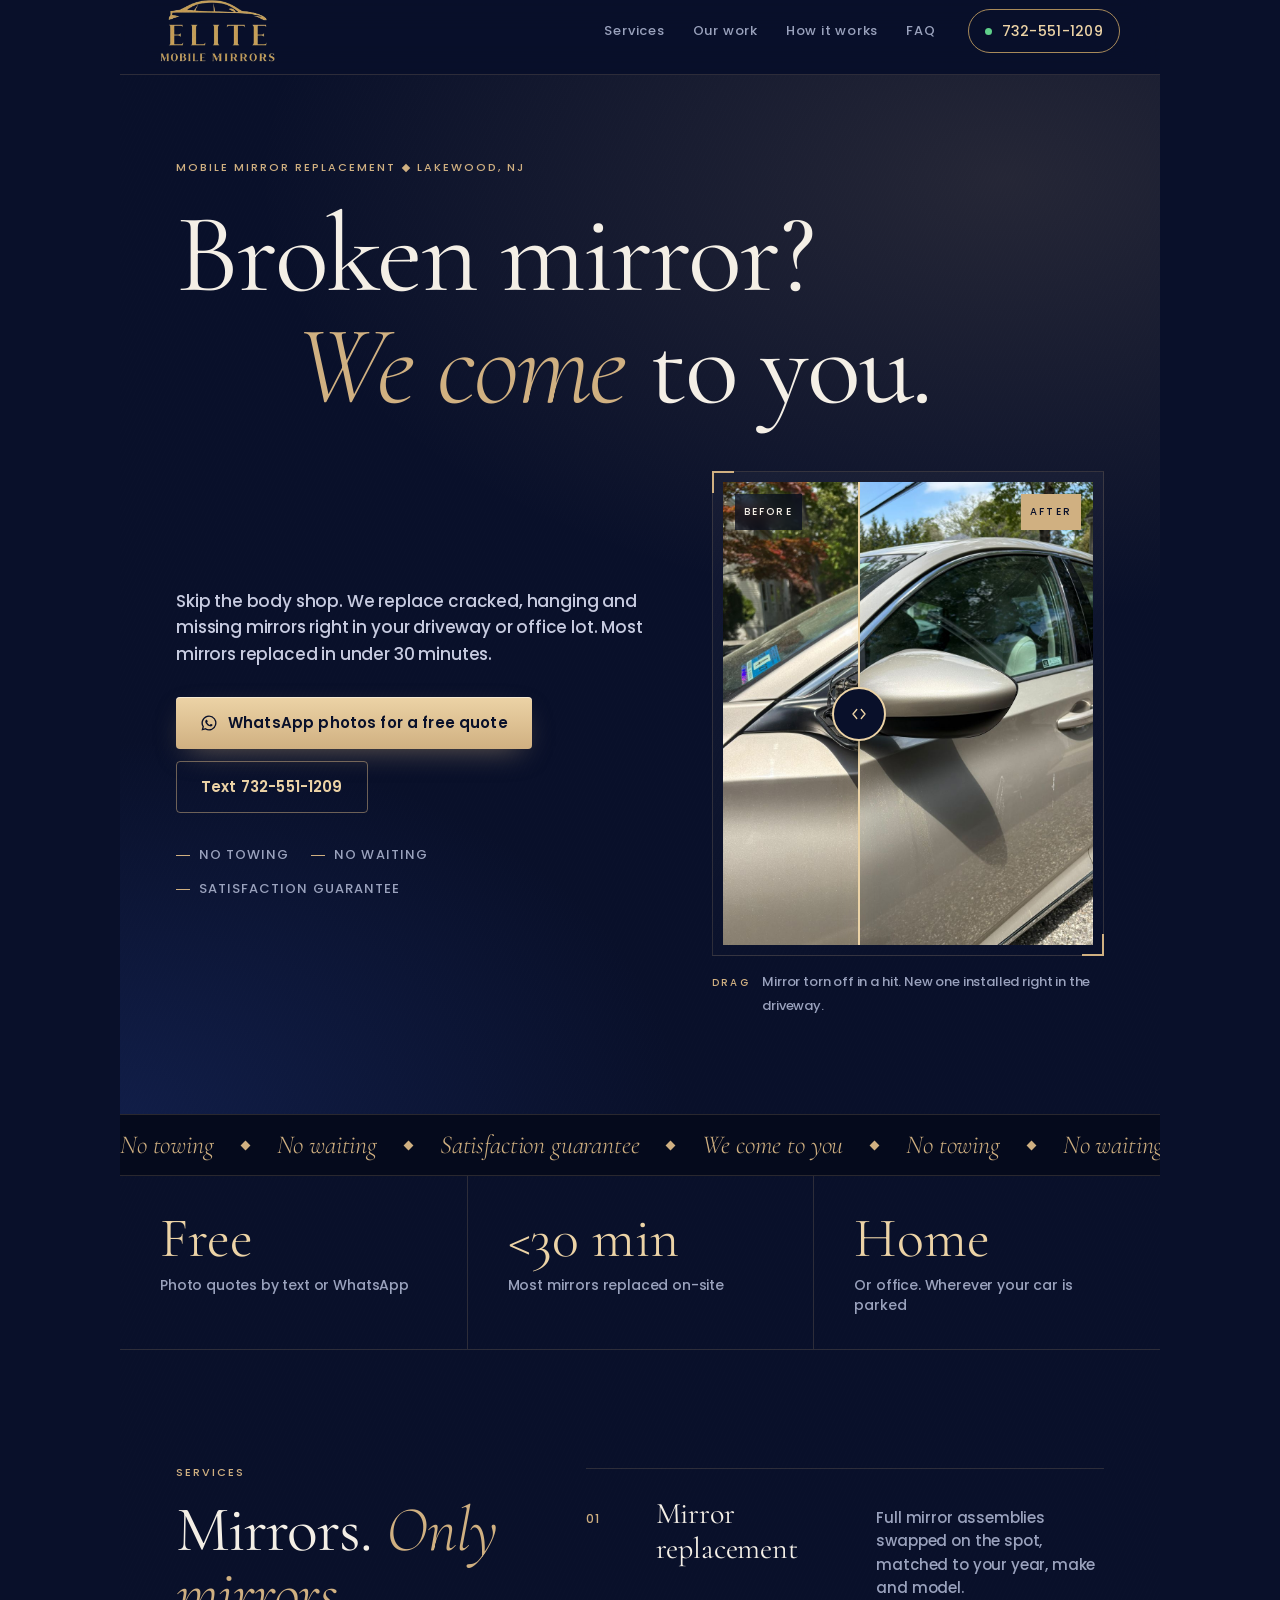
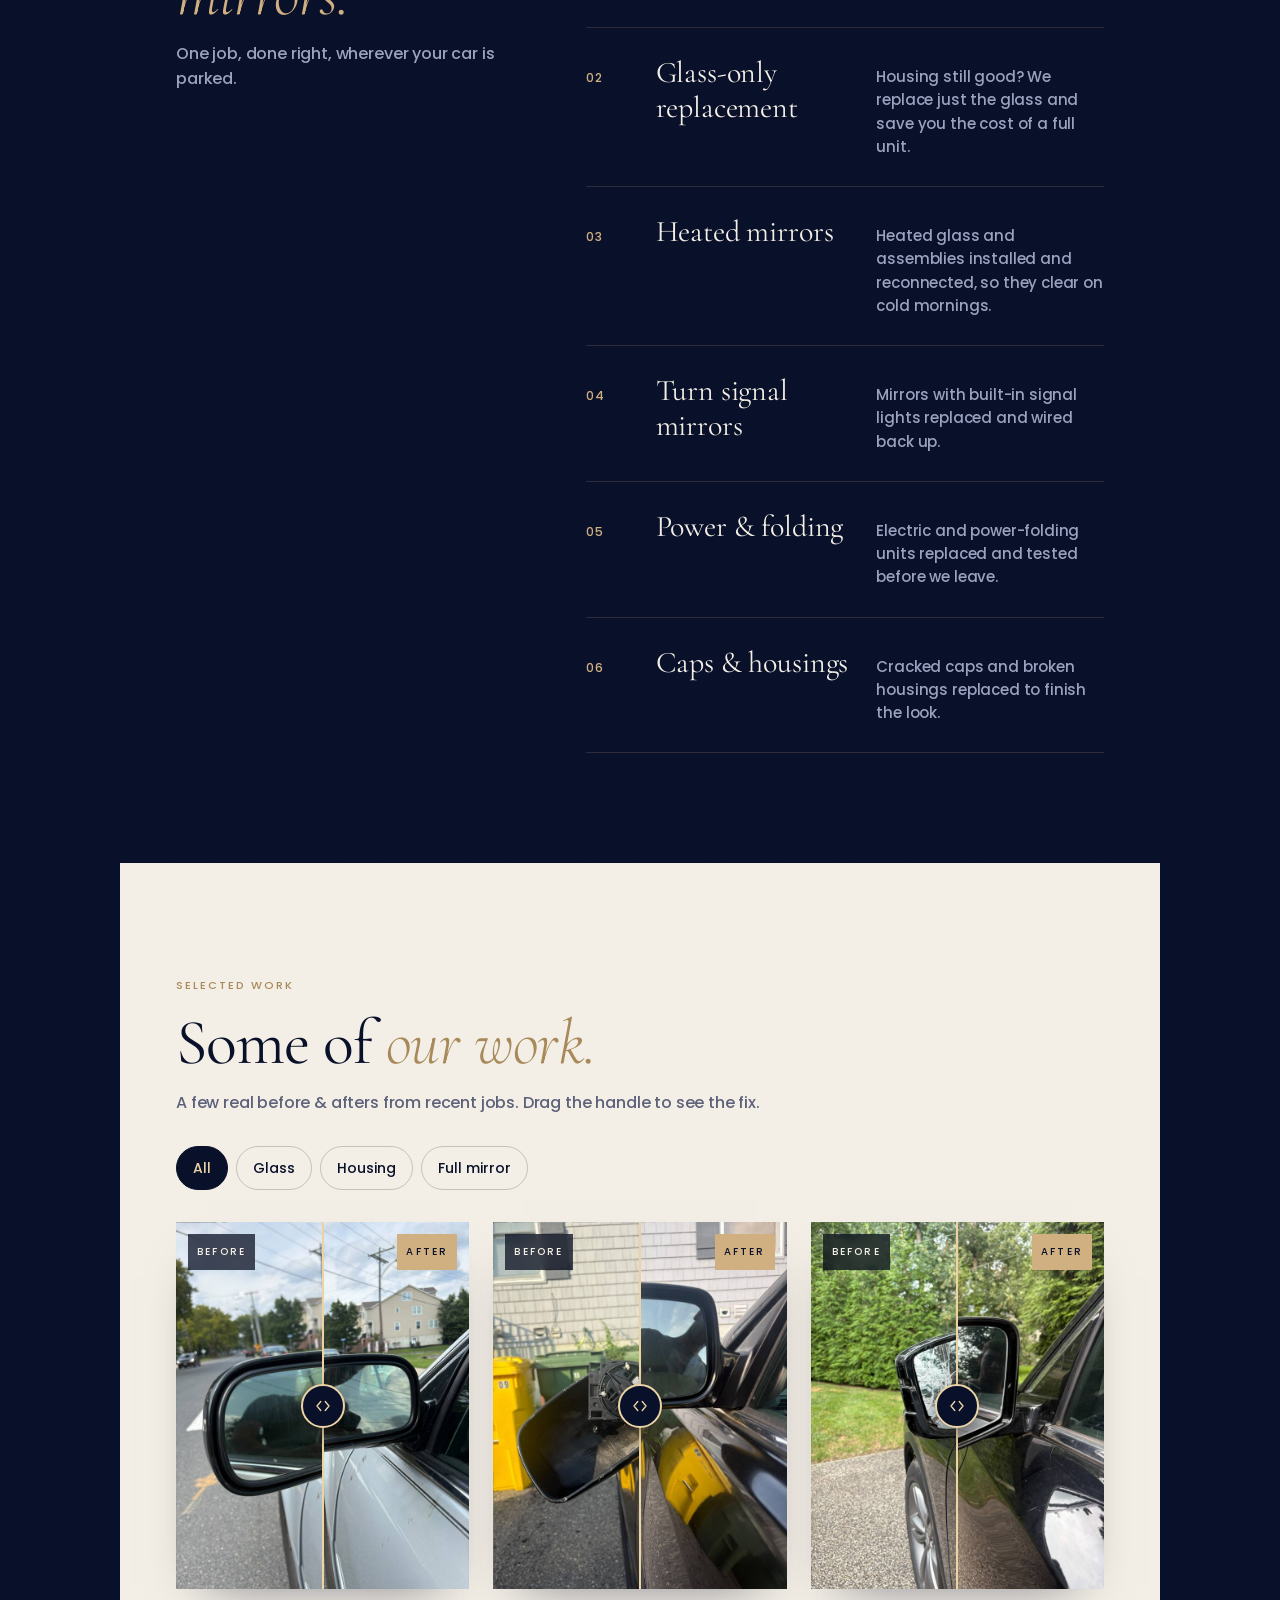
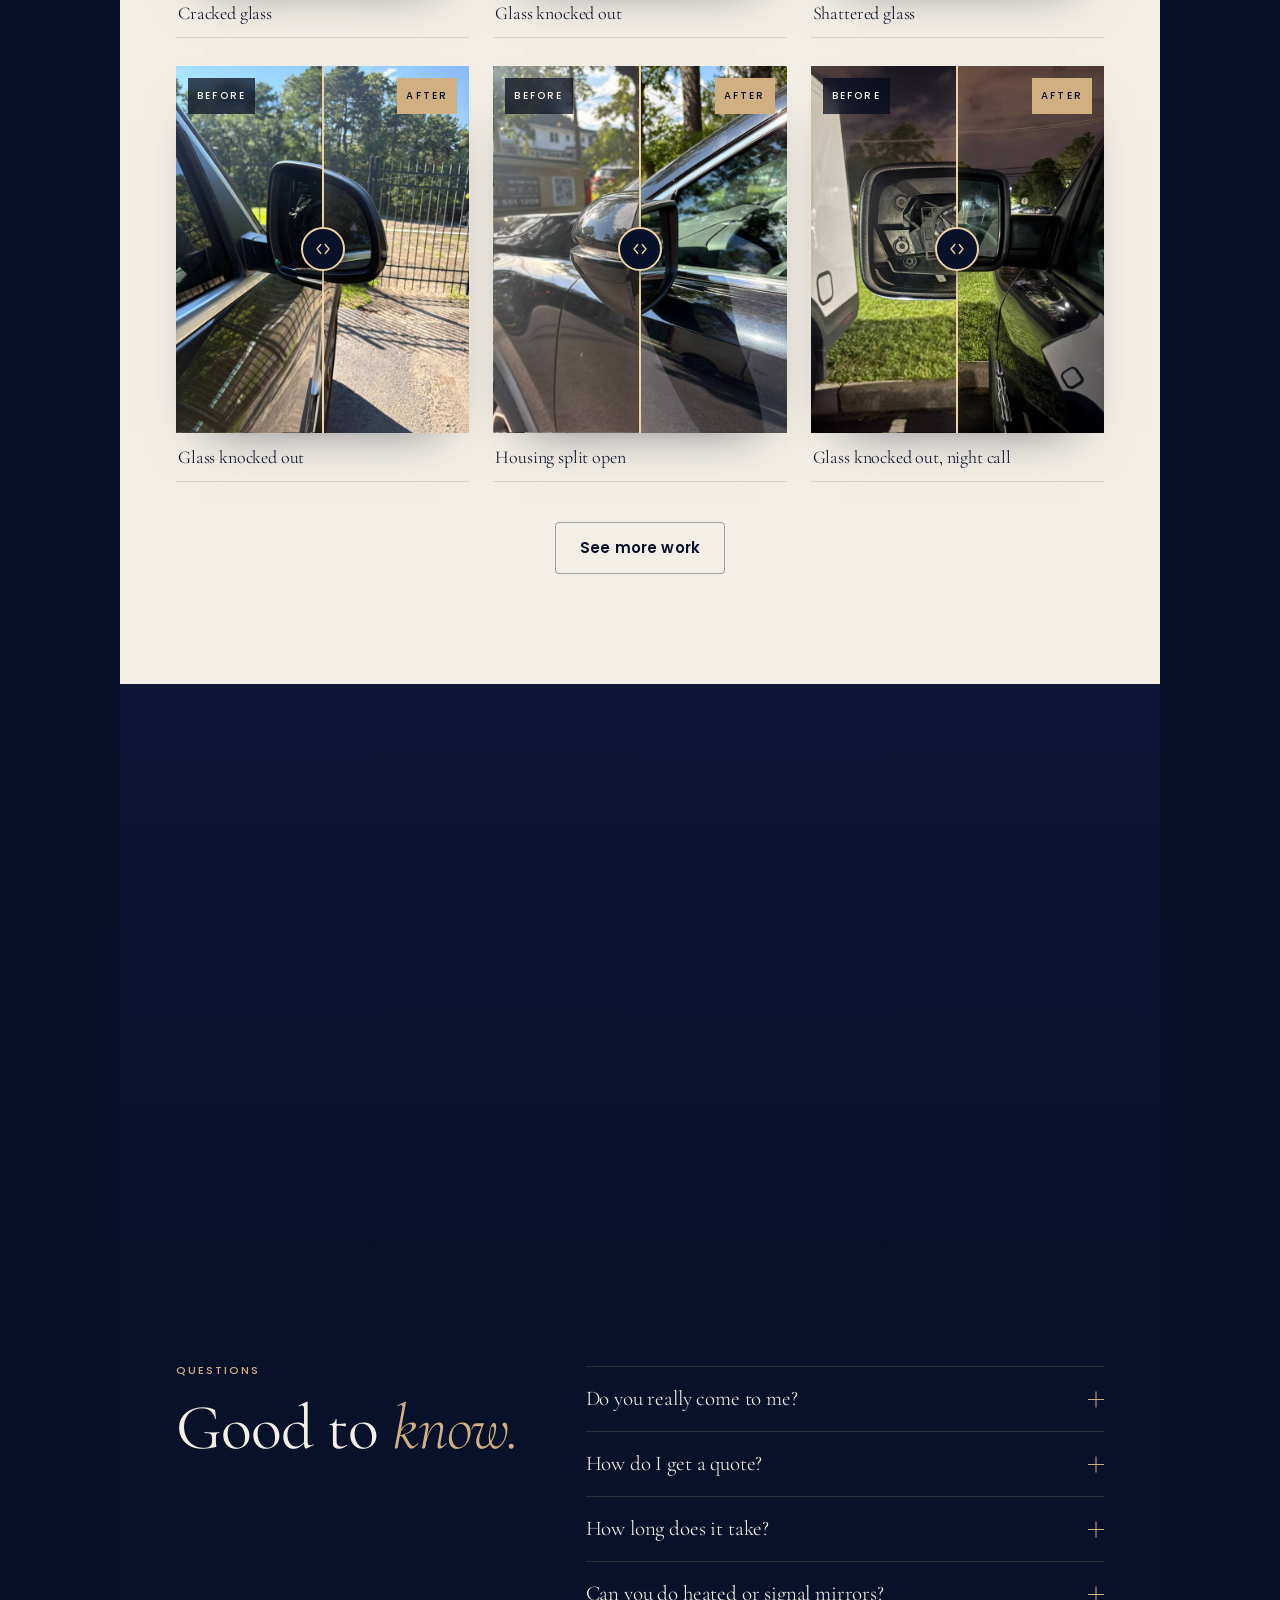
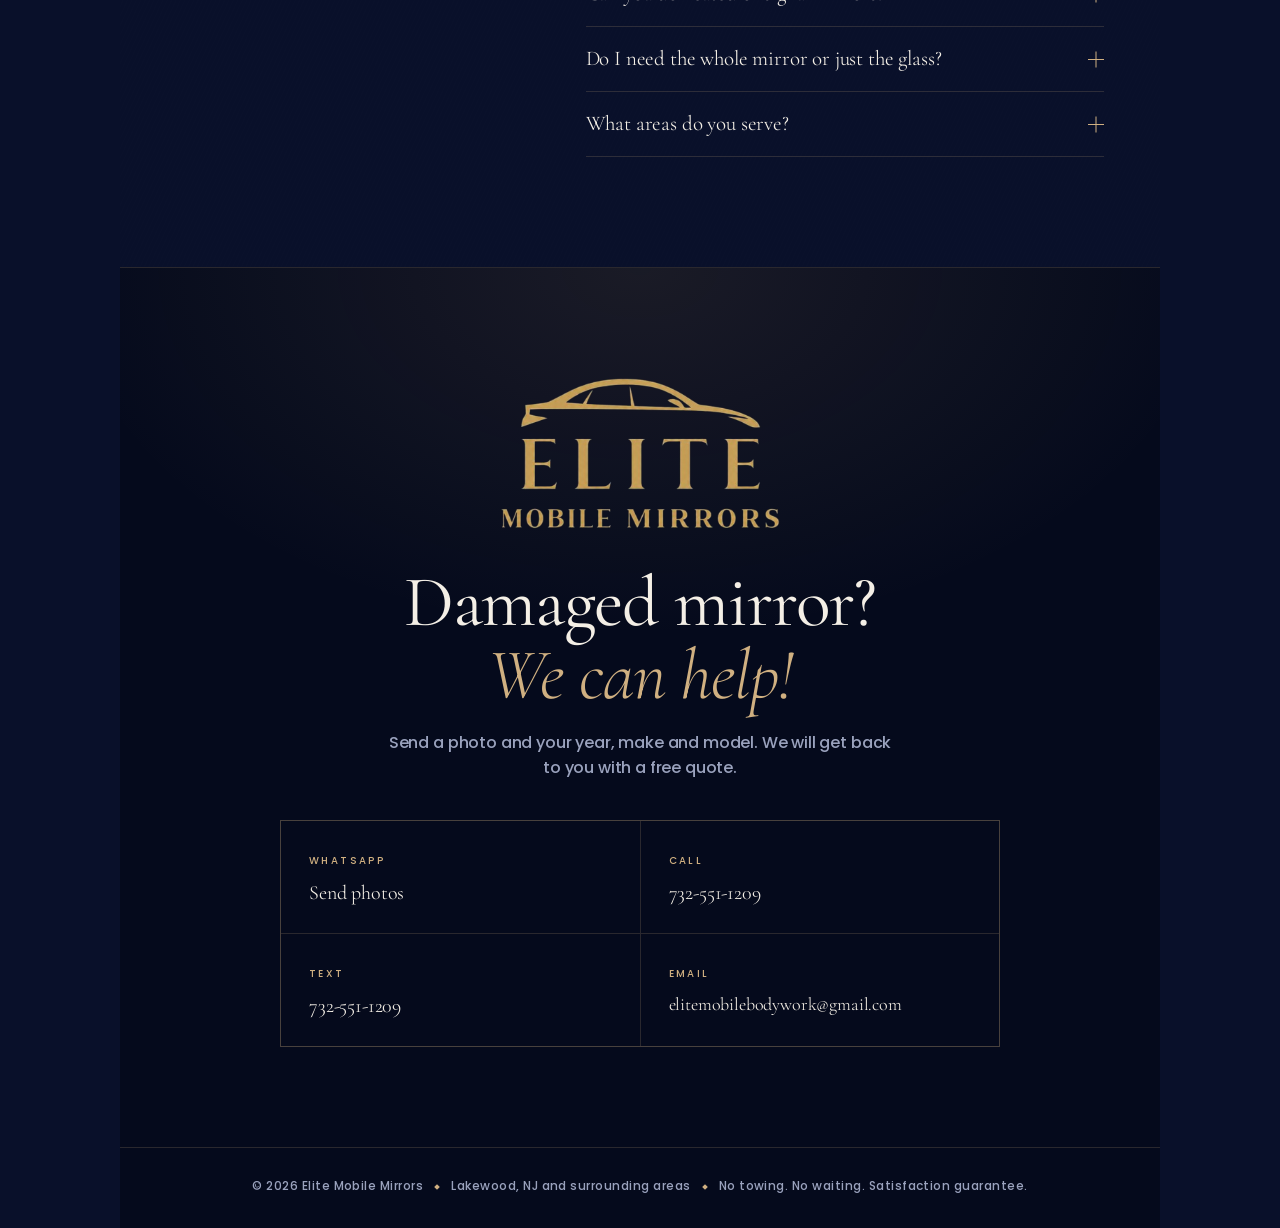
==== index.html @ 46c74db4 "Create index.html" ====
<!doctype html>
<html lang="en">
<head>
<meta charset="utf-8">
<meta name="viewport" content="width=device-width, initial-scale=1">
<title>Elite Mobile Mirrors - Mobile Mirror Replacement in Lakewood, NJ</title>
<meta name="description" content="Broken mirror? We come to your home or office in Lakewood and surrounding areas. Most mirrors replaced in under 30 minutes. Call, text or WhatsApp 732-551-1209.">
<meta name="theme-color" content="#09102a">
<meta property="og:title" content="Elite Mobile Mirrors">
<meta property="og:description" content="Broken mirror? We come to you. Lakewood and surrounding areas. 732-551-1209.">
<meta property="og:image" content="https://elitemobilemirrors.com/14-og.jpg">
<meta property="og:url" content="https://elitemobilemirrors.com/">
<link rel="icon" href="/8-favicon.png">
  <script type="module" crossorigin src="/53-app.js"></script>
  <link rel="stylesheet" crossorigin href="/54-app.css">
</head>
<body><div id="root"></div></body>
</html>
---- 54-app.css ----
@font-face{font-family:EMX Display;src:url(/3-Cormorant.ttf) format("truetype");font-weight:300 700;font-display:swap}@font-face{font-family:EMX Display;src:url(/4-CormorantItalic.ttf) format("truetype");font-style:italic;font-weight:300 700;font-display:swap}@font-face{font-family:EMX Text;src:url(/6-Poppins-Medium.ttf) format("truetype");font-weight:300 500;font-display:swap}@font-face{font-family:EMX Text;src:url(/7-Poppins-SemiBold.ttf) format("truetype");font-weight:600;font-display:swap}@font-face{font-family:EMX Text;src:url(/5-Poppins-Bold.ttf) format("truetype");font-weight:700 900;font-display:swap}:root{--ds-page:#09102a;--ds-ink:#f4efe6;--ds-font-display:"EMX Display",Georgia,serif;--ds-font-text:"EMX Text",-apple-system,"Helvetica Neue",Arial,sans-serif;--file-pad-x:24px}@media (min-width:768px){:root{--file-pad-x:36px}}*{box-sizing:border-box}body{margin:0;background:var(--ds-page)}.file-card{box-sizing:border-box;width:100%;max-width:1040px;margin:0 auto;padding:24px var(--file-pad-x);background:var(--ds-page);color:var(--ds-ink);display:flex;flex-direction:column;gap:48px;font-family:var(--ds-font-text);font-size:16px;font-weight:350;line-height:24px;letter-spacing:-.01em}.file-card>*{min-width:0}.emx{margin-top:-14px}html,body,#root{margin:0;min-height:100%}body{background:var(--ds-page)}.emx{--navy: #09102a;--navy-2: #0e1738;--navy-3: #050a1c;--line: rgba(208, 176, 129, .18);--line-2: rgba(255, 255, 255, .08);--gold: #d0b081;--gold-hi: #ecd3a6;--gold-lo: #a88a5a;--ivory: #f4efe6;--mut: #9aa2bd;--serif: var(--ds-font-display);--sans: var(--ds-font-text);margin:-24px;position:relative;font-family:var(--sans);color:var(--ivory);background:var(--navy);overflow:clip;-webkit-font-smoothing:antialiased}@media (min-width: 768px){.emx{margin:-36px}}.emx:before{content:"";position:absolute;top:0;right:0;bottom:0;left:0;pointer-events:none;z-index:0;opacity:.35;background-image:repeating-linear-gradient(115deg,rgba(255,255,255,.012) 0 1px,transparent 1px 4px)}.emx>*{position:relative;z-index:1}.emx a{text-decoration:none}.emx em{font-style:italic;color:var(--gold);font-weight:300}:where(.emx) :where(h1,h2,h3,p){margin:0}.nw{white-space:nowrap}.dia{display:inline-block;width:6px;height:6px;background:var(--gold);transform:rotate(45deg);vertical-align:middle;margin:0 .7em;flex:none}.eyebrow{font-size:11px;letter-spacing:.18em;text-transform:uppercase;color:var(--gold);font-weight:500;display:flex;align-items:center;flex-wrap:wrap}.emx.js .rv{opacity:0;transform:translateY(22px);transition:opacity .9s cubic-bezier(.2,.7,.2,1),transform .9s cubic-bezier(.2,.7,.2,1)}.emx.js .rv.in{opacity:1;transform:none}.bar{position:relative;z-index:20;display:flex;align-items:center;gap:24px;padding:10px 20px;background:#09102adb;backdrop-filter:blur(14px);-webkit-backdrop-filter:blur(14px);border-bottom:1px solid var(--line)}.bar-logo img{height:52px;width:auto;display:block}.bar-nav{display:none;gap:28px;margin-left:auto}.emx .bar-nav a{color:var(--mut);font-size:13px;letter-spacing:.06em;min-height:44px;display:inline-flex;align-items:center;position:relative;transition:color .2s}.emx .bar-nav a:after{content:"";position:absolute;left:0;right:0;bottom:10px;height:1px;background:var(--gold);transform:scaleX(0);transform-origin:left;transition:transform .3s}.emx .bar-nav a:hover{color:var(--ivory)}.emx .bar-nav a:hover:after{transform:scaleX(1)}.emx .bar-cta{margin-left:auto;display:inline-flex;align-items:center;gap:10px;min-height:44px;padding:0 16px;border:1px solid var(--gold-lo);border-radius:999px;color:var(--gold-hi);font-size:14px;font-weight:500;letter-spacing:.02em;transition:background .2s,color .2s}.emx .bar-cta:hover{background:var(--gold);color:var(--navy)}.bar-cta-dot{width:7px;height:7px;border-radius:50%;background:#5fd08a;box-shadow:0 0 #5fd08a99;animation:pulse 2.4s infinite}.bar-cta-num{display:none}@keyframes pulse{0%{box-shadow:0 0 #5fd08a8c}70%{box-shadow:0 0 0 8px #5fd08a00}to{box-shadow:0 0 #5fd08a00}}@media (min-width: 560px){.bar-cta-num{display:inline}.bar-cta-short{display:none}}@media (min-width: 900px){.bar{padding:12px 40px}.bar-nav{display:flex}.emx .bar-cta{margin-left:8px}.bar-logo img{height:62px}}.emx .btn{display:inline-flex;align-items:center;justify-content:center;gap:10px;min-height:52px;padding:0 24px;border-radius:4px;font-size:15px;font-weight:600;letter-spacing:.01em;cursor:pointer;font-family:var(--sans);transition:transform .2s,background .2s,color .2s,border-color .2s}.emx .btn-gold{background:linear-gradient(180deg,var(--gold-hi),var(--gold));color:var(--navy);box-shadow:0 10px 30px -12px #d0b0818c,inset 0 1px #ffffff80}.emx .btn-gold:hover{transform:translateY(-1px);color:var(--navy)}.emx .btn-line{background:transparent;border:1px solid rgba(208,176,129,.5);color:var(--gold-hi)}.emx .btn-line:hover{border-color:var(--gold);background:#d0b08114;color:var(--gold-hi)}.emx .btn:focus-visible,.emx .chip:focus-visible,.cmp:focus-visible,.emx summary:focus-visible{outline:2px solid var(--gold-hi);outline-offset:3px}.hero{display:grid;gap:40px;padding:48px 20px 56px;background:radial-gradient(120% 70% at 85% 10%,rgba(208,176,129,.14),transparent 60%),radial-gradient(90% 60% at 0% 100%,rgba(40,70,160,.25),transparent 60%)}.hero-h{font-family:var(--serif);font-weight:400;line-height:1;letter-spacing:-.02em;margin-top:20px;font-size:clamp(46px,13vw,96px)}.hero-h .l1,.hero-h .l2{display:block}.hero-h em{margin-left:-.04em}.hero-top{margin-bottom:4px}.hero-h .l2{color:var(--ivory)}.hero-lede{margin-top:0;font-size:17px;line-height:1.55;color:#c7cbe0;max-width:34em}.hero-ctas{display:flex;flex-wrap:wrap;gap:12px;margin-top:30px}.hero-trust{list-style:none;padding:0;margin:30px 0 0;display:flex;flex-wrap:wrap;gap:10px 22px;font-size:13px;letter-spacing:.08em;text-transform:uppercase;color:var(--mut)}.hero-trust li{display:inline-flex;align-items:center;gap:9px}.hero-trust li:before{content:"";width:14px;height:1px;background:var(--gold)}.hero-media{position:relative}.frame{position:relative;padding:10px;border:1px solid var(--line);background:linear-gradient(160deg,#ffffff0a,#fff0)}.frame-corner{position:absolute;width:22px;height:22px;border-color:var(--gold);border-style:solid}.frame-corner.tl{top:-1px;left:-1px;border-width:2px 0 0 2px}.frame-corner.br{bottom:-1px;right:-1px;border-width:0 2px 2px 0}.hero-cap{margin-top:14px;font-size:13px;color:var(--mut);display:flex;gap:12px;align-items:baseline}.hero-cap span{font-size:10px;letter-spacing:.24em;text-transform:uppercase;color:var(--gold);flex:none}@media (min-width: 900px){.hero{grid-template-columns:1.1fr .9fr;grid-template-areas:"top top" "copy media";align-items:end;gap:44px 56px;padding:80px 56px 96px}.hero-top{grid-area:top}.hero-copy{grid-area:copy;align-self:center}.hero-media{grid-area:media}.hero-h{font-size:clamp(72px,9vw,112px)}.hero-h .l2{padding-left:1.1em}}.cmp{--pos: 50%;position:relative;aspect-ratio:4 / 5;overflow:hidden;background:var(--navy-3);cursor:ew-resize;touch-action:pan-y;user-select:none;-webkit-user-select:none}.cmp-img{position:absolute;top:0;right:0;bottom:0;left:0;width:100%;height:100%;object-fit:cover;display:block;pointer-events:none}.cmp-before{position:absolute;top:0;right:0;bottom:0;left:0;clip-path:inset(0 calc(100% - var(--pos)) 0 0)}.cmp-line{position:absolute;top:0;bottom:0;left:var(--pos);width:2px;margin-left:-1px;background:var(--gold-hi);box-shadow:0 0 18px #ecd3a699;pointer-events:none}.cmp-knob{position:absolute;top:50%;left:50%;width:44px;height:44px;margin:-22px 0 0 -22px;border-radius:50%;background:var(--navy);border:2px solid var(--gold-hi);color:var(--gold-hi);display:flex;align-items:center;justify-content:center;box-shadow:0 6px 20px #00000073}.cmp-tag{position:absolute;top:12px;font-size:10px;letter-spacing:.22em;text-transform:uppercase;padding:6px 9px;background:#050a1cb8;backdrop-filter:blur(6px);-webkit-backdrop-filter:blur(6px);color:var(--ivory);pointer-events:none}.cmp-tag-b{left:12px}.cmp-tag-a{right:12px;color:var(--navy);background:var(--gold)}.cmp-hero .cmp-knob{width:54px;height:54px;margin:-27px 0 0 -27px}.ticker{overflow:hidden;border-top:1px solid var(--line);border-bottom:1px solid var(--line);background:var(--navy-3);padding:18px 0}.ticker-track{display:flex;width:max-content;animation:tick 38s linear infinite}.ticker-set{display:flex;align-items:center;white-space:nowrap;font-family:var(--serif);font-size:26px;font-style:italic;font-weight:300;color:var(--gold);padding-right:0}.ticker-set .dia{margin:0 28px;width:7px;height:7px}@keyframes tick{to{transform:translate(-50%)}}.proof{display:grid;grid-template-columns:1fr;border-bottom:1px solid var(--line)}.proof-item{padding:26px 20px;display:flex;align-items:baseline;gap:18px;border-top:1px solid var(--line-2)}.proof-item:first-child{border-top:0}.proof-k{font-family:var(--serif);font-size:44px;line-height:1;color:var(--gold-hi);min-width:3.1ch;white-space:nowrap}.proof-v{font-size:14px;color:var(--mut);line-height:1.4}@media (min-width: 768px){.proof{grid-template-columns:repeat(3,1fr)}.proof-item{padding:34px 40px;border-top:0;border-left:1px solid var(--line);flex-direction:column;gap:10px}.proof-item:first-child{border-left:0}.proof-k{font-size:56px}}.sec-head{max-width:640px}.sec-h{font-family:var(--serif);font-weight:400;font-size:clamp(40px,9vw,64px);line-height:1;letter-spacing:-.015em;margin-top:14px}.sec-sub{margin-top:16px;color:var(--mut);font-size:16px;line-height:1.55}.svc{padding:72px 20px}.svc-list{list-style:none;padding:0;margin:40px 0 0;border-top:1px solid var(--line)}.svc-row{display:grid;grid-template-columns:44px 1fr;gap:6px 14px;padding:22px 0;border-bottom:1px solid var(--line);position:relative}.svc-row:after{content:"";position:absolute;left:0;bottom:-1px;height:1px;width:100%;background:var(--gold);transform:scaleX(0);transform-origin:left;transition:transform .6s cubic-bezier(.2,.7,.2,1)}.svc-row:hover:after{transform:scaleX(1)}.svc-n{font-size:12px;letter-spacing:.14em;color:var(--gold);padding-top:9px;font-variant-numeric:tabular-nums}.svc-name{font-family:var(--serif);font-weight:400;font-size:26px;line-height:1.15}.svc-d{grid-column:2;color:var(--mut);font-size:15px;line-height:1.55}@media (min-width: 900px){.svc{padding:110px 56px;display:grid;grid-template-columns:.8fr 1.2fr;gap:64px;align-items:start}.svc .sec-head{position:sticky;top:110px}.svc-list{margin-top:8px}.svc-row{grid-template-columns:56px 1fr 1.1fr;align-items:baseline;padding:28px 0}.svc-d{grid-column:3}.svc-name{font-size:30px}}.work{padding:72px 20px;background:var(--ivory);color:var(--navy)}.work .eyebrow{color:var(--gold-lo)}.work .dia{background:var(--gold-lo)}.work em{color:var(--gold-lo)}.work .sec-sub{color:#5d627a}.chips{display:flex;gap:8px;margin-top:30px;overflow-x:auto;padding-bottom:4px;scrollbar-width:none}.chips::-webkit-scrollbar{display:none}.emx .chip{flex:none;min-height:44px;padding:0 16px;border-radius:999px;border:1px solid rgba(9,16,42,.2);background:transparent;color:var(--navy);font:500 14px var(--sans);display:inline-flex;align-items:center;gap:8px;cursor:pointer;transition:background .2s,color .2s,border-color .2s}.emx .chip:hover{border-color:var(--navy)}.emx .chip.on{background:var(--navy);color:var(--gold-hi);border-color:var(--navy)}.chip-n{font-size:11px;opacity:.6;font-variant-numeric:tabular-nums}.grid{display:grid;grid-template-columns:1fr;gap:28px;margin-top:28px}.job{margin:0}.job .cmp{box-shadow:0 24px 50px -30px #09102a8c}.job figcaption{display:flex;justify-content:space-between;align-items:baseline;gap:12px;padding:12px 2px;border-bottom:1px solid rgba(9,16,42,.12)}.job-n{font-size:11px;letter-spacing:.2em;text-transform:uppercase;color:var(--gold-lo);font-variant-numeric:tabular-nums;flex:none}.job-d{font-family:var(--serif);font-size:18px;text-align:right}.more{display:flex;justify-content:center;margin-top:40px}.work .btn-line{color:var(--navy);border-color:#09102a59}.emx .work .btn-line:hover{background:var(--navy);color:var(--gold-hi);border-color:var(--navy)}@media (min-width: 560px){.grid{grid-template-columns:repeat(2,1fr);gap:24px}}@media (min-width: 900px){.work{padding:110px 56px}.grid{grid-template-columns:repeat(3,1fr);gap:28px 24px}}.how{padding:72px 20px;background:linear-gradient(180deg,var(--navy-2),var(--navy))}.steps{list-style:none;padding:0;margin:44px 0 0;display:grid;gap:0;counter-reset:s}.step{position:relative;padding:24px 0 24px 76px;border-top:1px solid var(--line)}.step-n{position:absolute;left:0;top:14px;font-family:var(--serif);font-size:64px;line-height:1;color:transparent;-webkit-text-stroke:1px var(--gold)}.step h3{font-family:var(--serif);font-weight:400;font-size:24px}.step p{color:var(--mut);font-size:15px;line-height:1.55;margin-top:8px}@media (min-width: 900px){.how{padding:110px 56px}.steps{grid-template-columns:repeat(4,1fr);gap:28px}.step{padding:96px 0 0;border-top:1px solid var(--line)}.step-n{top:18px;font-size:76px}}.faq{padding:72px 20px}.faq-list{margin-top:36px;border-top:1px solid var(--line)}.faq-item{border-bottom:1px solid var(--line)}.faq-item summary{list-style:none;cursor:pointer;display:flex;justify-content:space-between;align-items:center;gap:18px;min-height:64px;padding:16px 0;font-family:var(--serif);font-size:21px;line-height:1.25}.faq-item summary::-webkit-details-marker{display:none}.pm{position:relative;width:16px;height:16px;flex:none}.pm:before,.pm:after{content:"";position:absolute;left:0;top:7.5px;width:16px;height:1px;background:var(--gold);transition:transform .3s}.pm:after{transform:rotate(90deg)}.faq-item[open] .pm:after{transform:rotate(0)}.faq-item p{color:var(--mut);font-size:15px;line-height:1.6;padding:0 36px 22px 0;max-width:40em}@media (min-width: 900px){.faq{padding:110px 56px;display:grid;grid-template-columns:.8fr 1.2fr;gap:64px;align-items:start}.faq-list{margin-top:8px}}.cta{padding:80px 20px 72px;text-align:center;border-top:1px solid var(--line);background:radial-gradient(80% 60% at 50% 0%,rgba(208,176,129,.1),transparent 70%),var(--navy-3)}.cta-logo{width:min(280px,70%);height:auto;display:block;margin:0 auto}.cta-h{font-family:var(--serif);font-weight:400;font-size:clamp(40px,9.5vw,72px);line-height:1.02;letter-spacing:-.015em;margin-top:36px}.cta-h em{display:block}.cta-sub{margin:18px auto 0;color:var(--mut);font-size:16px;line-height:1.55;max-width:32em}.cta-grid{display:grid;grid-template-columns:1fr;gap:1px;margin:40px auto 0;max-width:880px;background:var(--line);border:1px solid var(--line)}.emx .cta-card{background:var(--navy-3);padding:22px 16px;display:flex;flex-direction:column;gap:8px;text-align:left;min-height:96px;color:var(--ivory);transition:background .25s}.emx .cta-card:hover{background:var(--navy-2);color:var(--ivory)}.cta-k{font-size:10px;letter-spacing:.24em;text-transform:uppercase;color:var(--gold)}.cta-v{font-family:var(--serif);font-size:20px;line-height:1.2}.cta-v-sm{font-size:18px;overflow-wrap:anywhere}@media (min-width: 560px){.cta-grid{grid-template-columns:1fr 1fr;max-width:720px}}@media (min-width: 900px){.cta{padding:110px 56px 100px}.emx .cta-card{padding:28px}}.foot{padding:26px 20px 30px;border-top:1px solid var(--line);display:flex;flex-wrap:wrap;justify-content:center;align-items:center;gap:6px 0;font-size:12px;color:var(--mut);letter-spacing:.04em;text-align:center;background:var(--navy-3)}.foot-dot .dia{width:4px;height:4px;margin:0 12px}@media (max-width: 559px){.foot{flex-direction:column;gap:8px}.foot-dot{display:none}}@media (prefers-reduced-motion: reduce){.ticker-track,.bar-cta-dot{animation:none}}
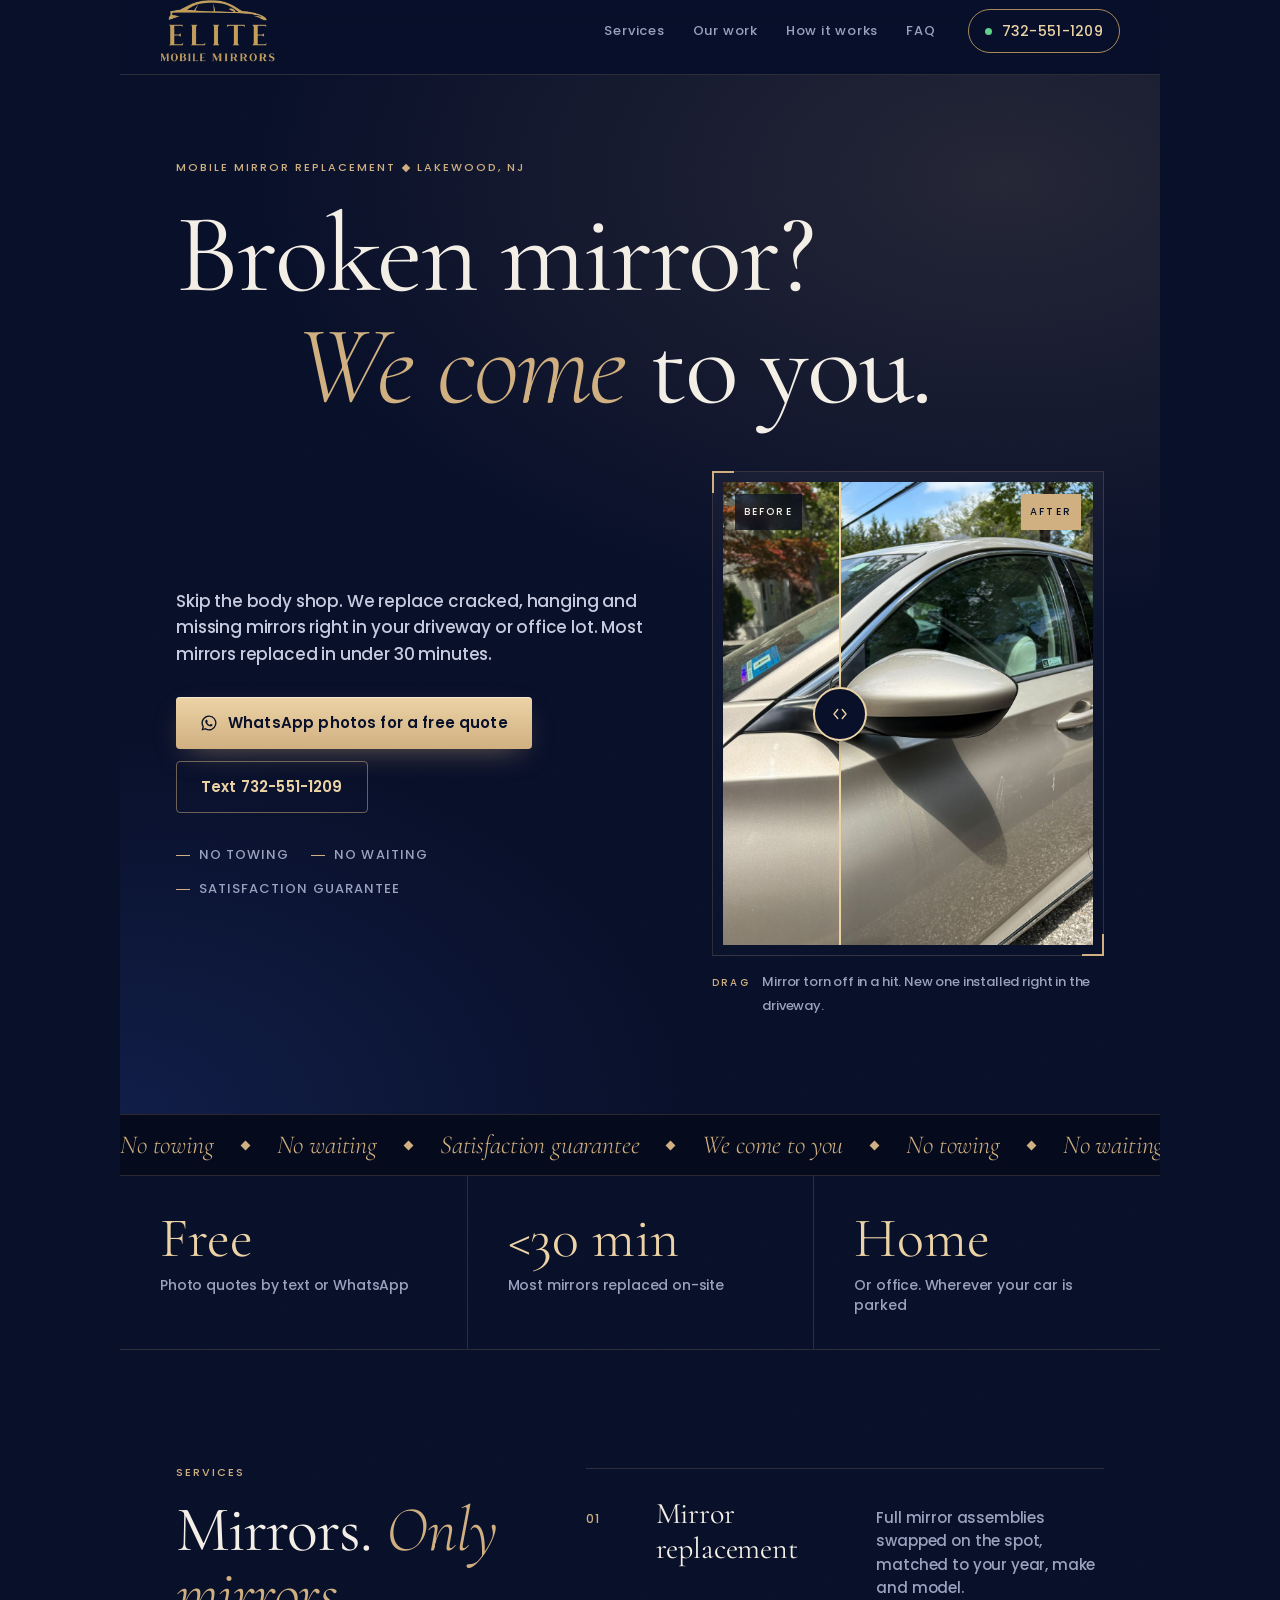
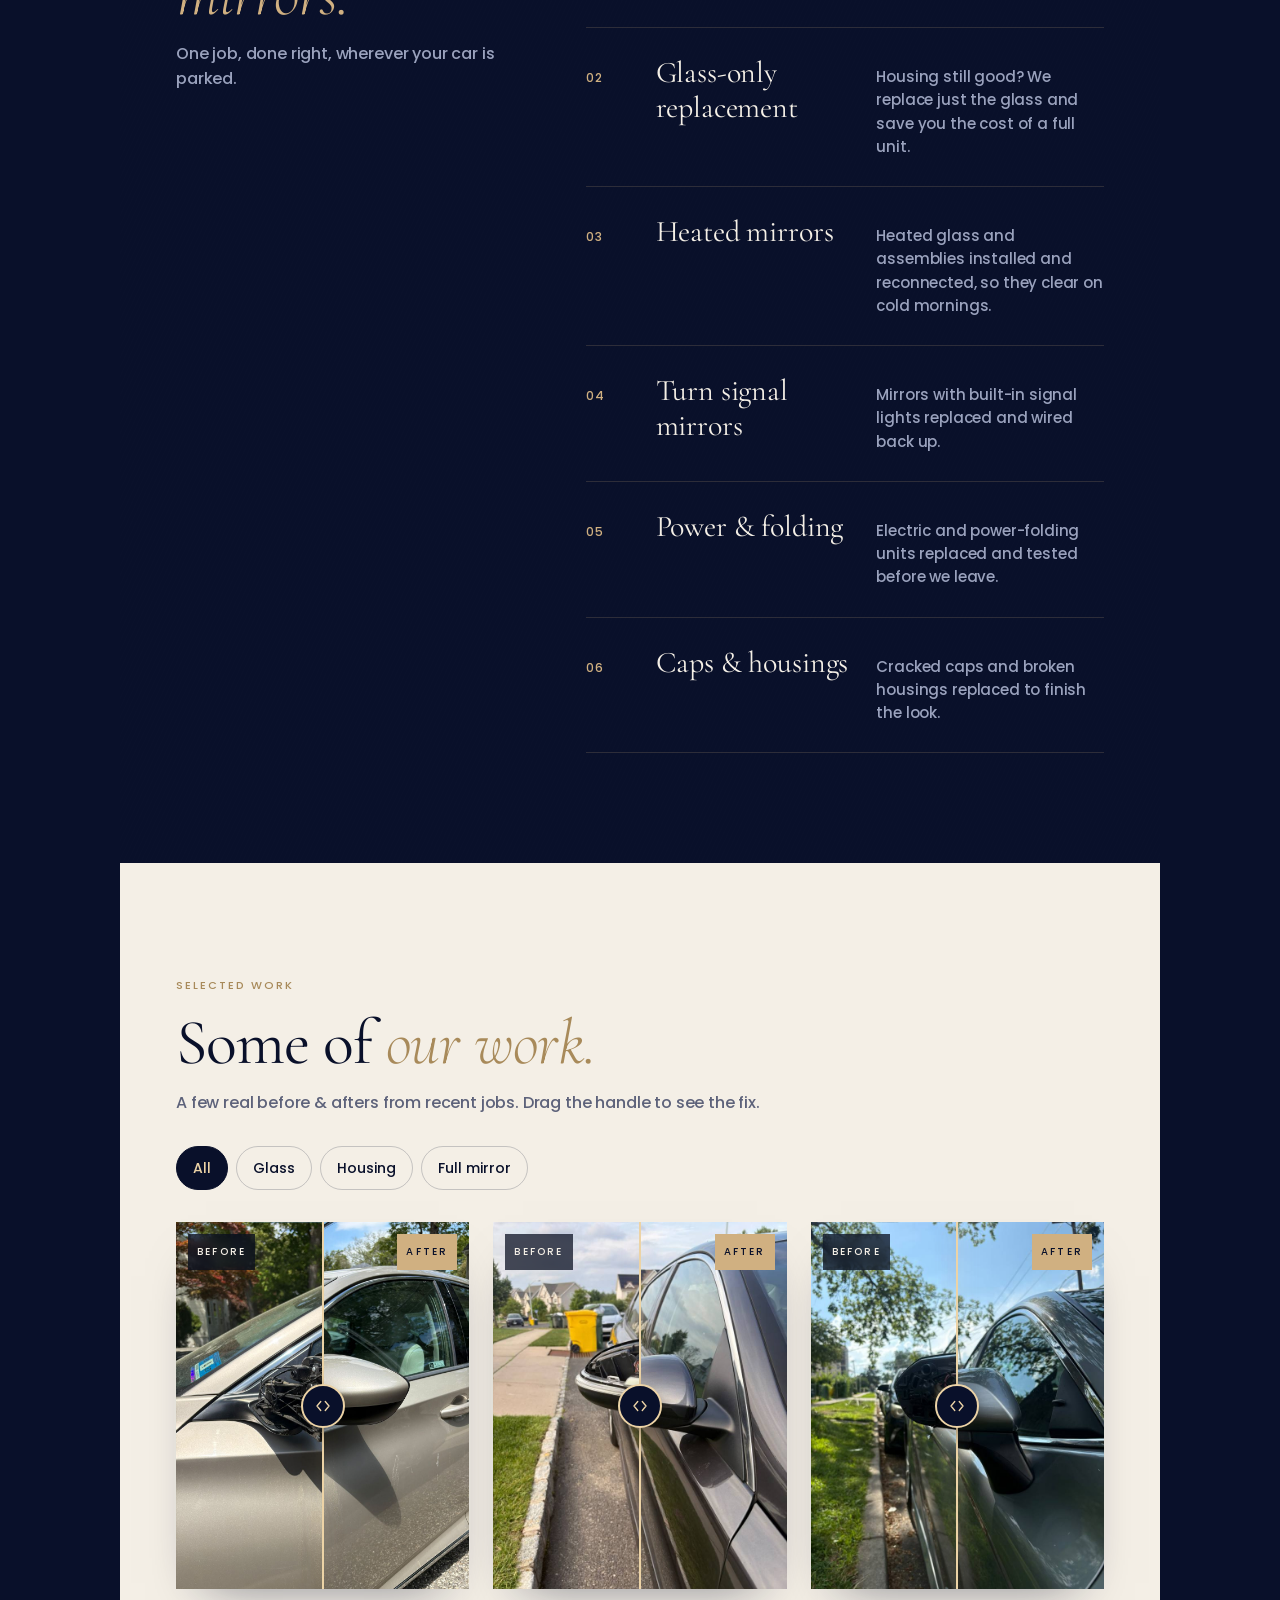
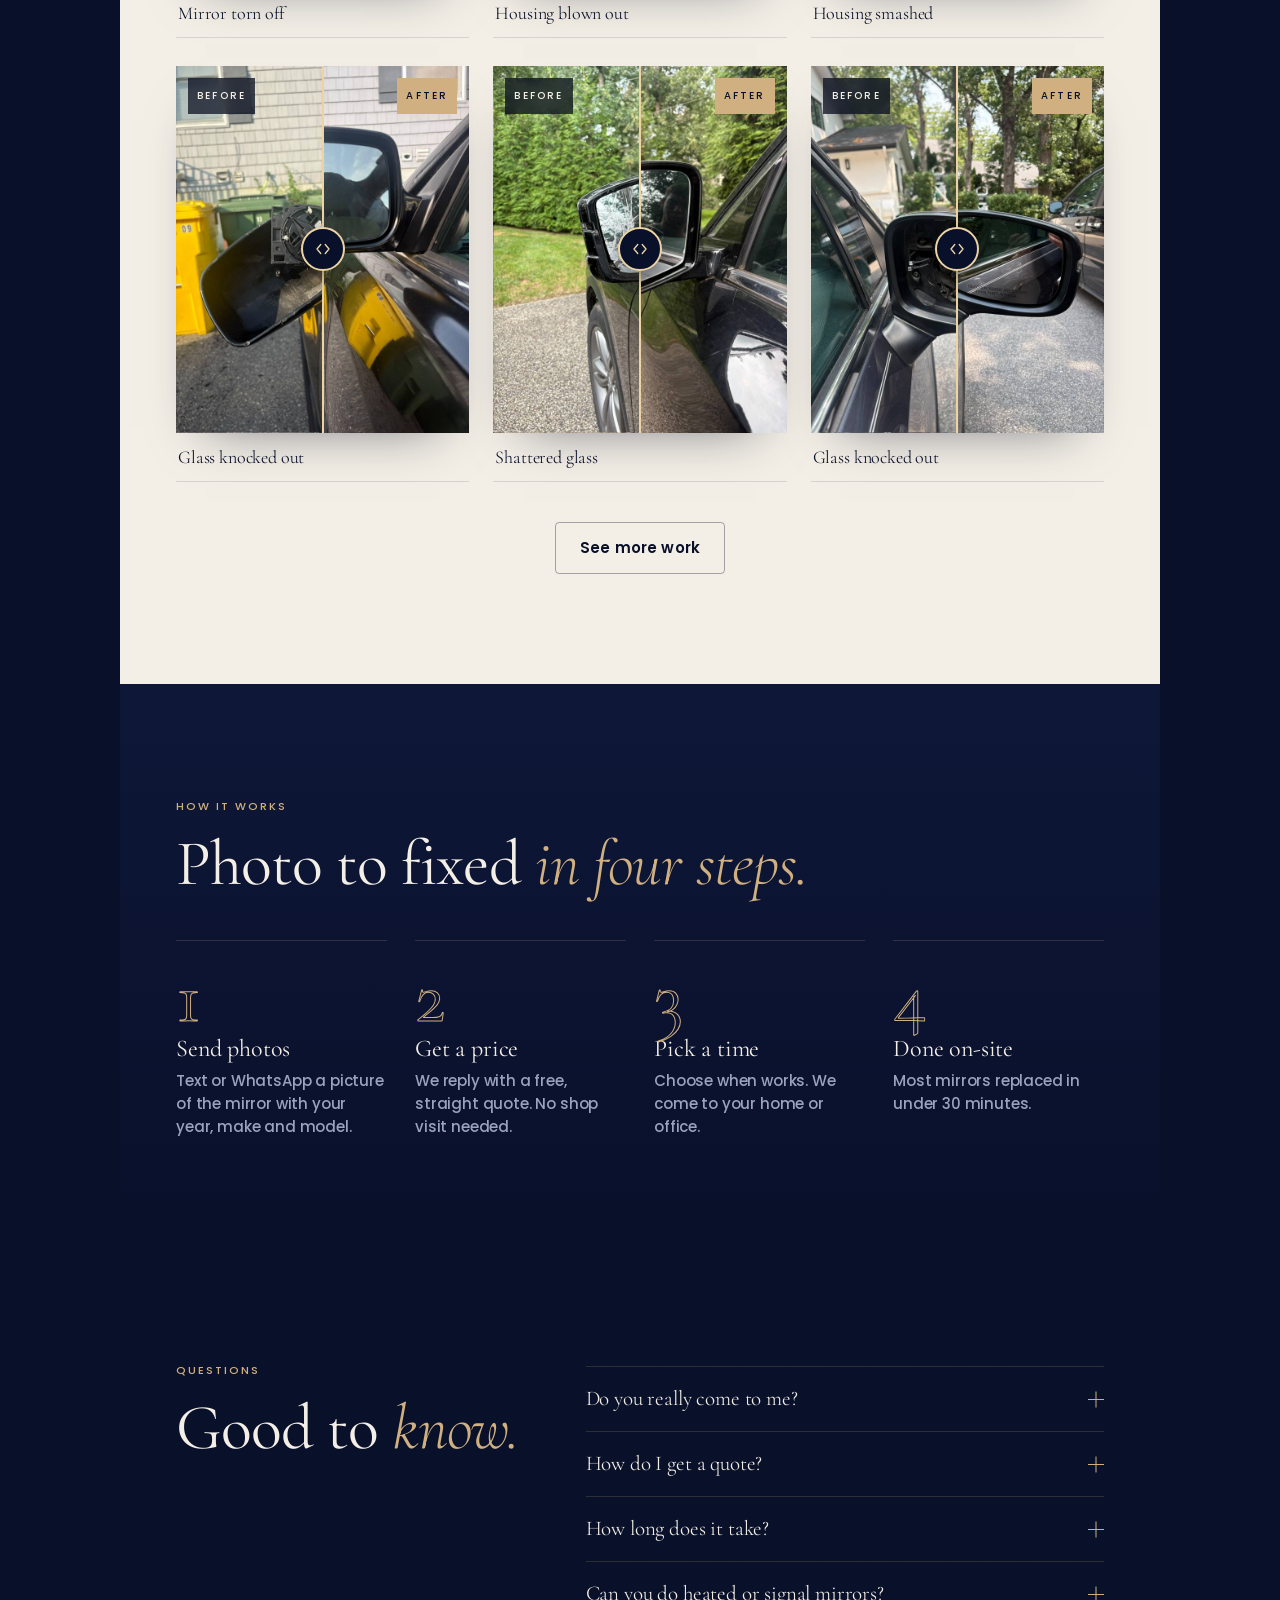
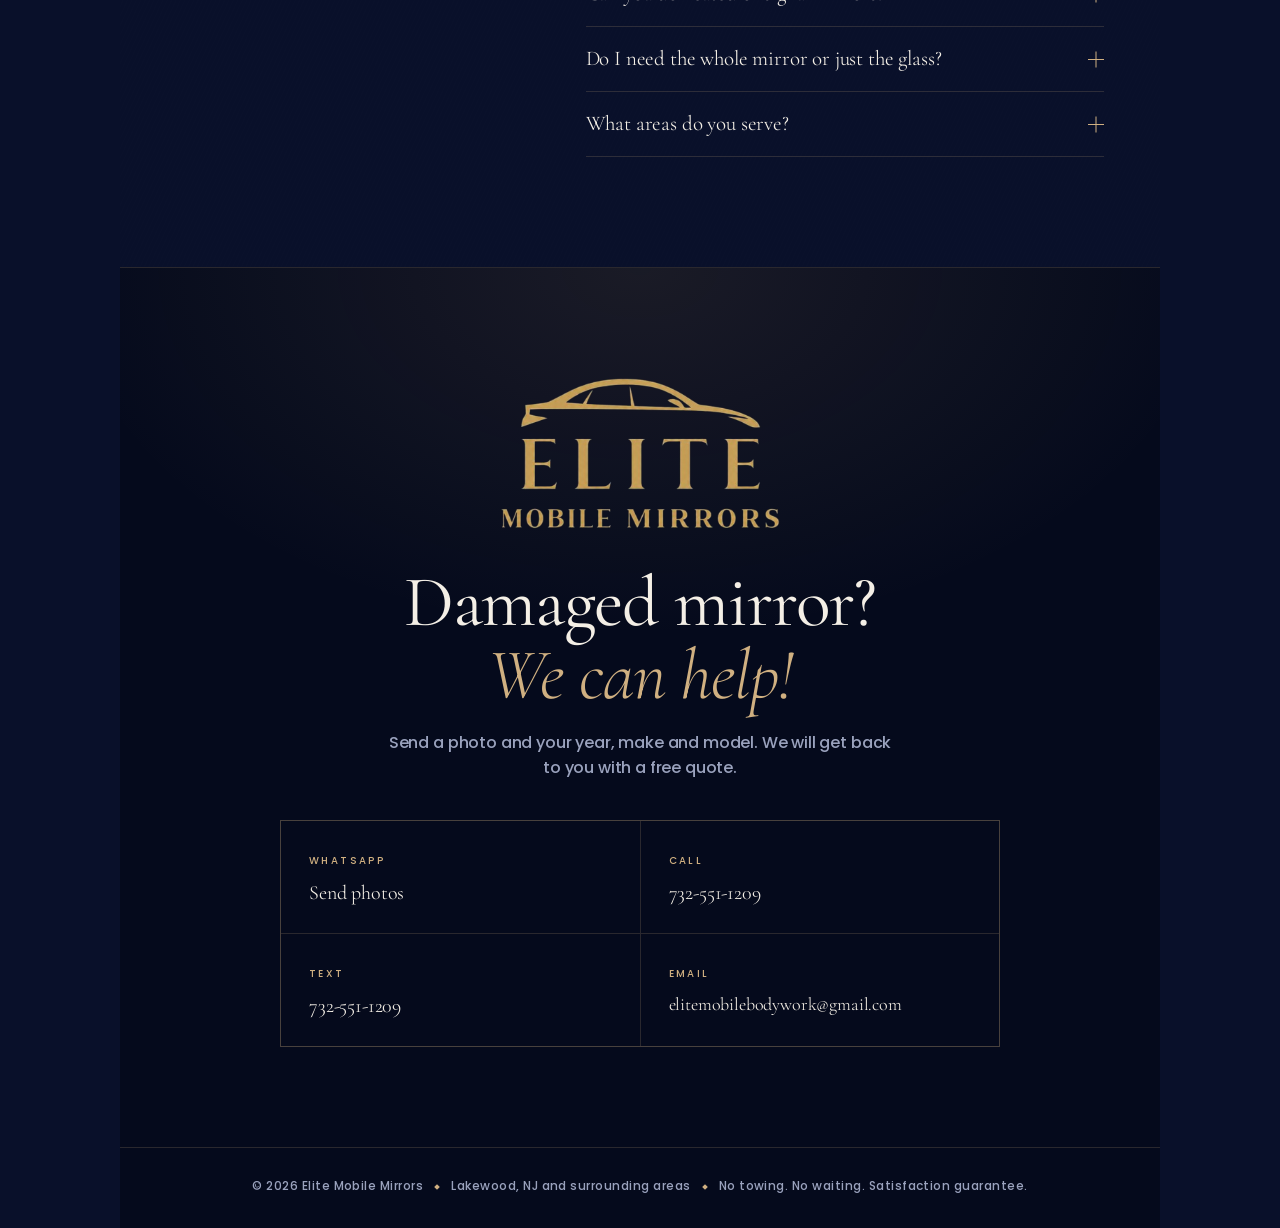
==== commit 76302543: "Update index.html" ====
--- a/index.html
+++ b/index.html
@@ -11,7 +11,7 @@
 <meta property="og:image" content="https://elitemobilemirrors.com/14-og.jpg">
 <meta property="og:url" content="https://elitemobilemirrors.com/">
 <link rel="icon" href="/8-favicon.png">
-  <script type="module" crossorigin src="/53-app.js"></script>
+  <script type="module" crossorigin src="/1-app2.js"></script>
   <link rel="stylesheet" crossorigin href="/54-app.css">
 </head>
 <body><div id="root"></div></body>
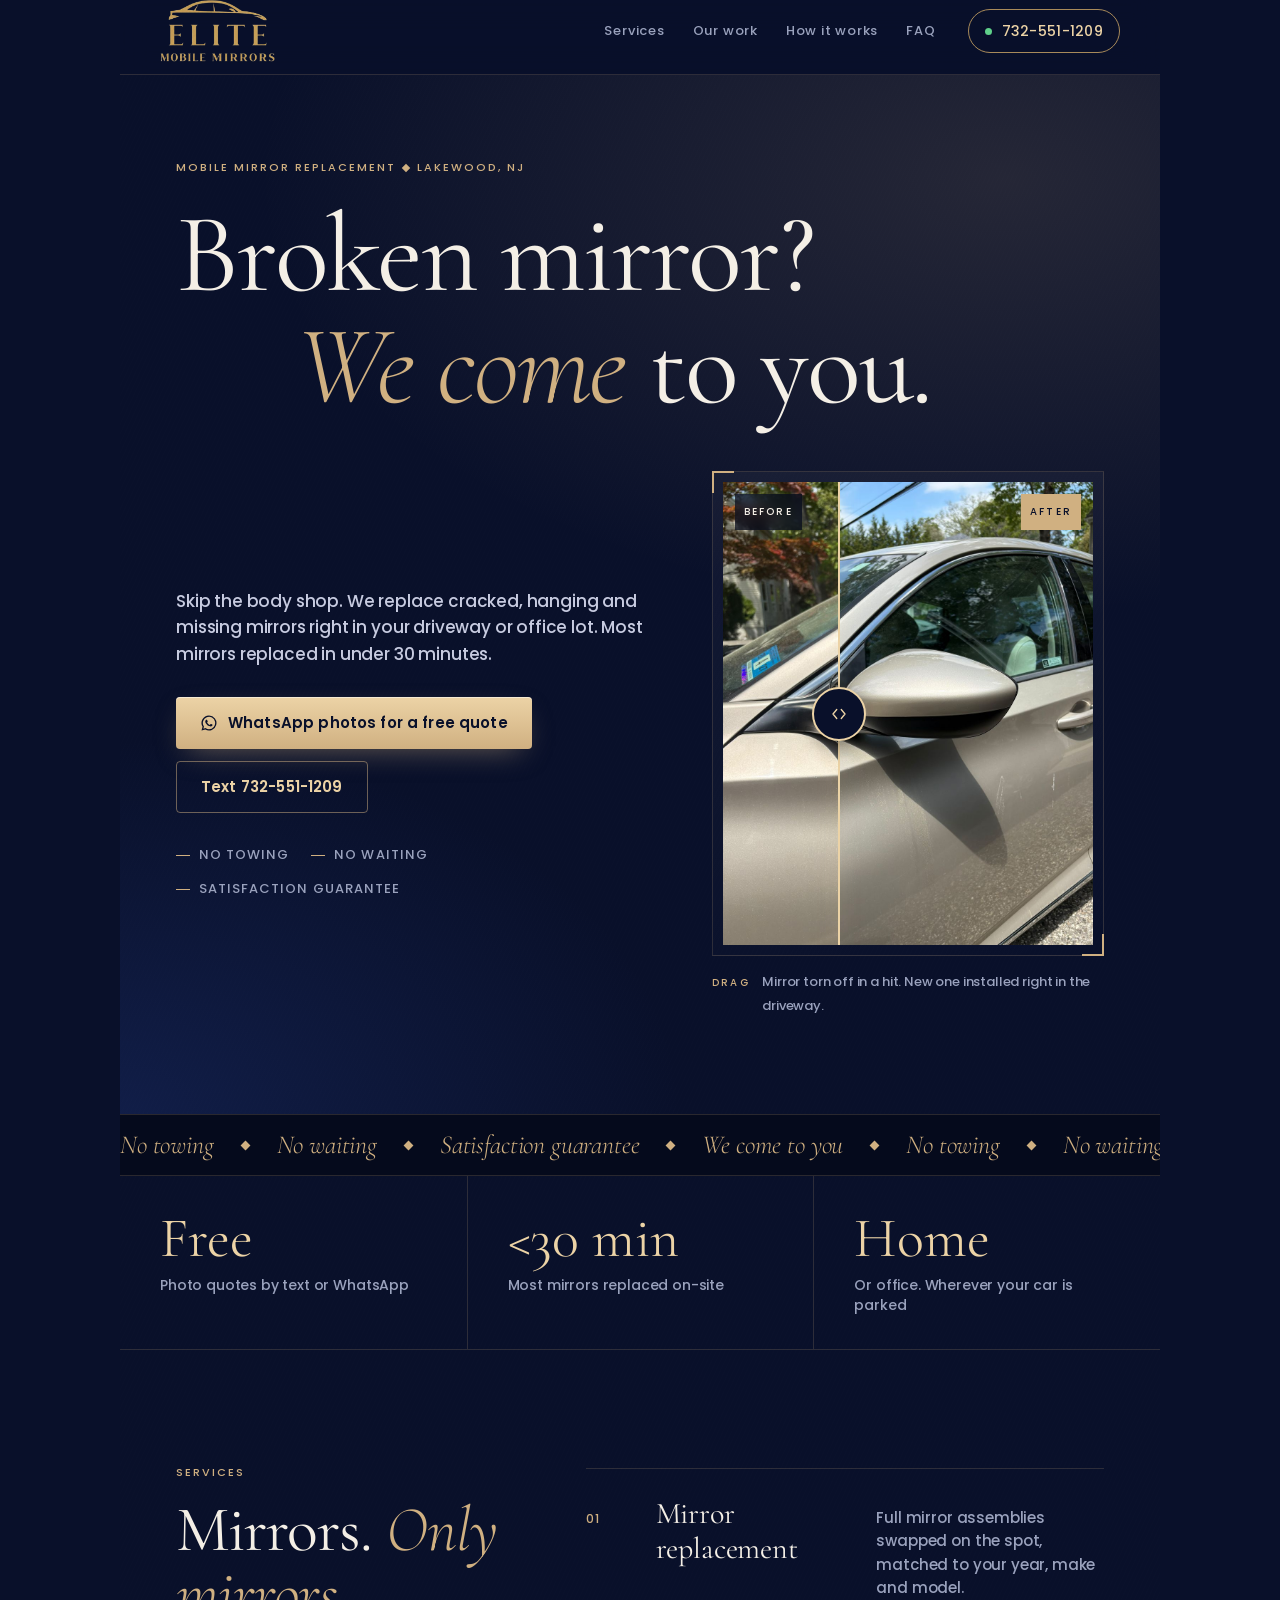
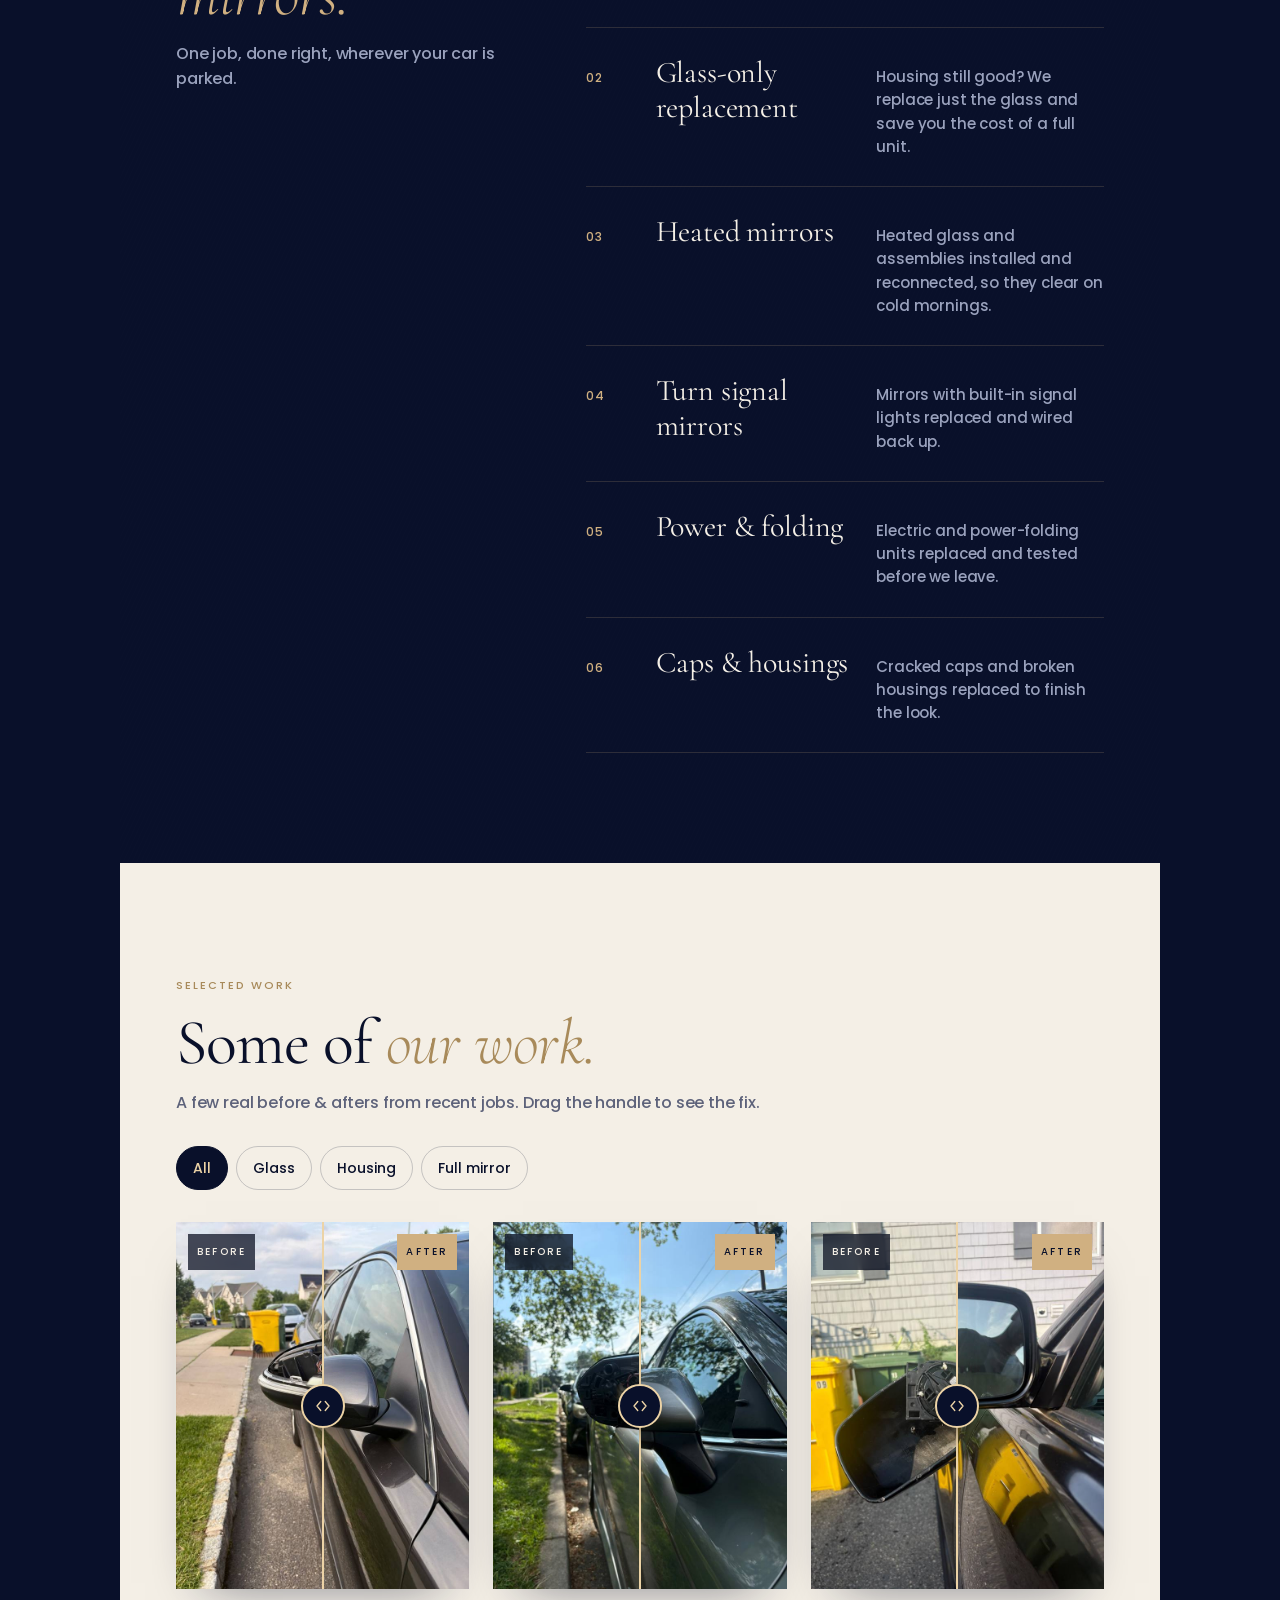
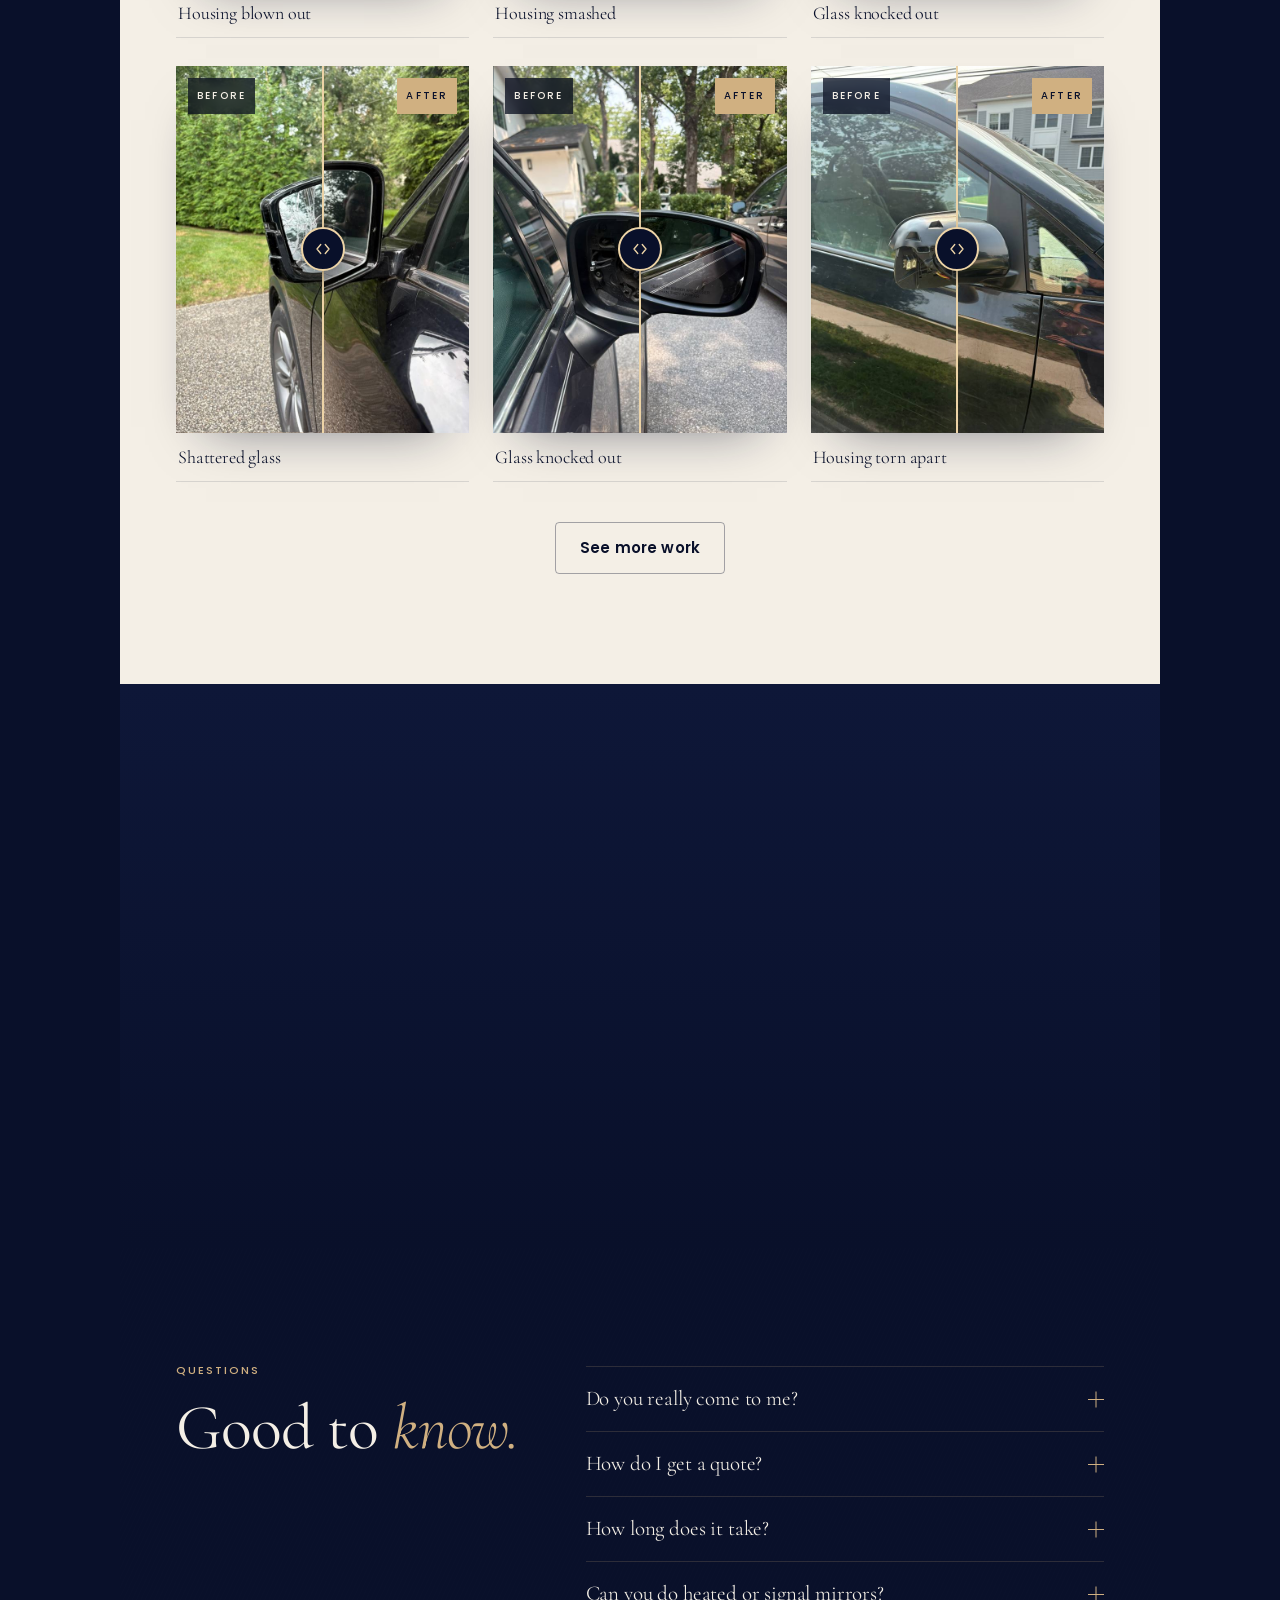
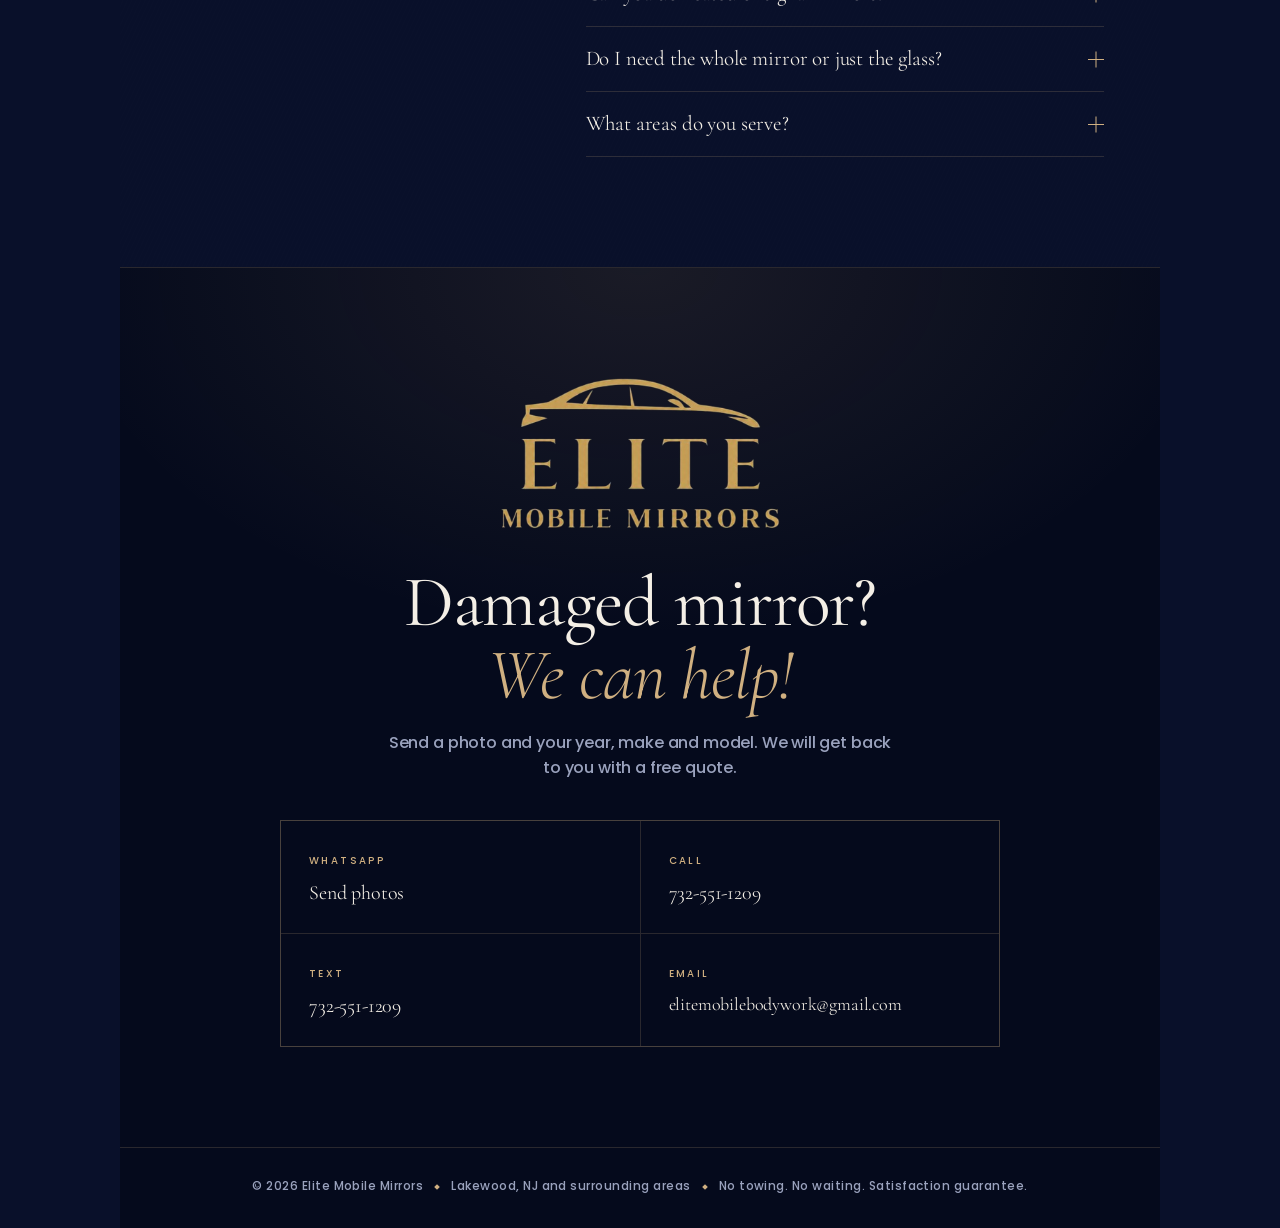
==== commit 0e12e6a4: "Update index.html" ====
--- a/index.html
+++ b/index.html
@@ -11,7 +11,7 @@
 <meta property="og:image" content="https://elitemobilemirrors.com/14-og.jpg">
 <meta property="og:url" content="https://elitemobilemirrors.com/">
 <link rel="icon" href="/8-favicon.png">
-  <script type="module" crossorigin src="/1-app2.js"></script>
+  <script type="module" crossorigin src="/1-app3.js"></script>
   <link rel="stylesheet" crossorigin href="/54-app.css">
 </head>
 <body><div id="root"></div></body>
